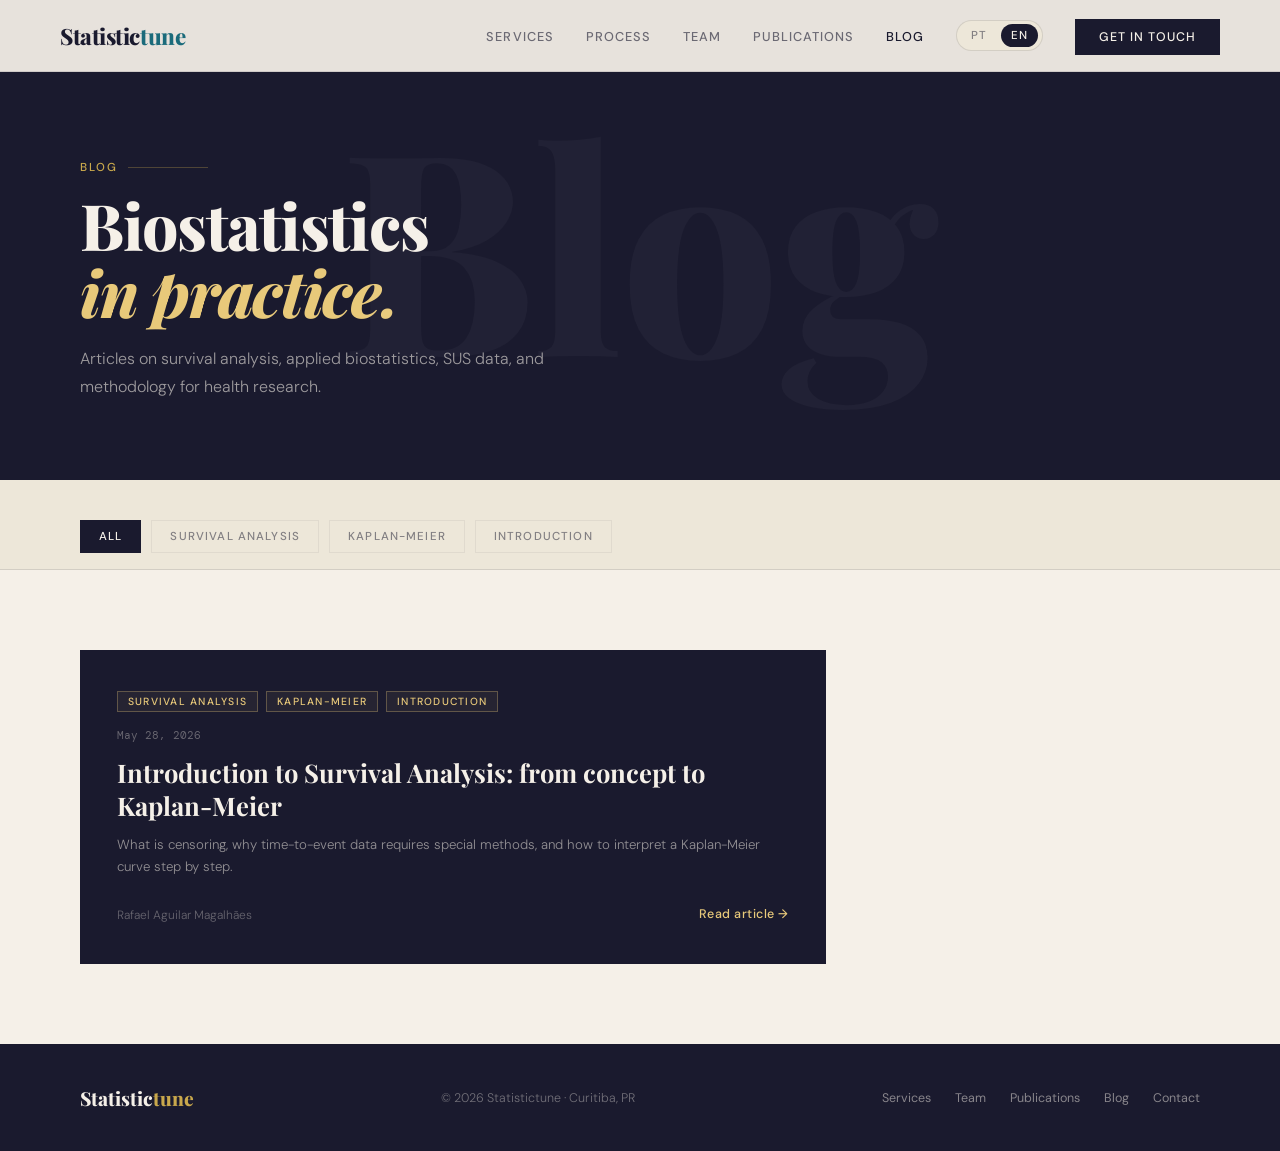
==== blog/index.html @ 9b993a85 "criação da página do blog" ====
<!DOCTYPE html>
<html lang="pt-BR" id="html-root">
<head>
<meta charset="UTF-8">
<meta name="viewport" content="width=device-width, initial-scale=1.0">
<title>Blog — Statistictune</title>

<meta name="description" content="Artigos sobre bioestatística, análise de sobrevivência, dados do SUS e metodologia para pesquisa em saúde.">
<meta name="author" content="Rafael Aguilar Magalhães">
<meta name="robots" content="index, follow">
<link rel="canonical" href="https://statistictune.com.br/blog/">

<meta property="og:type" content="website">
<meta property="og:url" content="https://statistictune.com.br/blog/">
<meta property="og:title" content="Blog — Statistictune">
<meta property="og:description" content="Artigos sobre bioestatística, análise de sobrevivência, dados do SUS e metodologia para pesquisa em saúde.">
<meta property="og:image" content="https://statistictune.com.br/og-image.png">

<link rel="preconnect" href="https://fonts.googleapis.com">
<link href="https://fonts.googleapis.com/css2?family=Playfair+Display:ital,wght@0,400;0,600;0,800;1,400&family=DM+Sans:wght@300;400;500&family=DM+Mono:wght@400&display=swap" rel="stylesheet">

<script async src="https://www.googletagmanager.com/gtag/js?id=G-VSWKF5XT2K"></script>
<script>
  window.dataLayer = window.dataLayer || [];
  function gtag(){dataLayer.push(arguments);}
  gtag('js', new Date()); gtag('config', 'G-VSWKF5XT2K');
</script>

<link rel="stylesheet" href="../assets/css/style.css">

<style>
  .blog-hero {
    padding: 160px 80px 80px;
    background: var(--ink);
    color: var(--cream);
    position: relative;
    overflow: hidden;
  }
  .blog-hero::before {
    content: 'Blog';
    position: absolute;
    font-family: 'Playfair Display', serif;
    font-size: 22vw;
    font-weight: 800;
    color: rgba(255,255,255,0.03);
    top: 50%; left: 50%;
    transform: translate(-50%, -50%);
    pointer-events: none;
    white-space: nowrap;
  }
  .blog-hero .section-label { color: var(--gold); }
  .blog-hero .section-label::after { background: rgba(201,168,76,0.3); }
  .blog-hero-title {
    font-family: 'Playfair Display', serif;
    font-size: clamp(2.8rem, 5vw, 5rem);
    font-weight: 800;
    line-height: 1.05;
    letter-spacing: -0.02em;
    color: var(--cream);
    margin-bottom: 20px;
  }
  .blog-hero-title em { color: var(--gold-light); font-style: italic; }
  .blog-hero-intro {
    font-size: 1rem;
    line-height: 1.7;
    color: rgba(245,240,232,0.6);
    font-weight: 300;
    max-width: 560px;
  }

  /* ── Tag filter ── */
  .blog-controls {
    padding: 40px 80px 0;
    background: var(--cream-dark);
    border-bottom: 1px solid var(--border);
    display: flex;
    gap: 10px;
    flex-wrap: wrap;
    position: sticky;
    top: 65px;
    z-index: 50;
  }
  .tag-btn {
    font-size: 0.72rem;
    font-weight: 500;
    letter-spacing: 0.1em;
    text-transform: uppercase;
    padding: 8px 18px;
    border: 1px solid var(--border);
    background: transparent;
    color: var(--ink);
    opacity: 0.5;
    cursor: pointer;
    transition: all 0.2s;
    font-family: 'DM Sans', sans-serif;
    margin-bottom: 16px;
  }
  .tag-btn:hover { opacity: 0.8; border-color: var(--teal); }
  .tag-btn.active { background: var(--ink); color: var(--cream); opacity: 1; border-color: var(--ink); }

  /* ── Post grid ── */
  .blog-grid-section { padding: 80px; background: var(--cream); }
  .blog-grid {
    display: grid;
    grid-template-columns: repeat(3, 1fr);
    gap: 2px;
  }
  .post-card {
    background: white;
    border: 1px solid var(--border);
    padding: 40px 36px;
    display: flex;
    flex-direction: column;
    transition: box-shadow 0.3s, transform 0.3s;
    position: relative;
    overflow: hidden;
  }
  .post-card::before {
    content: '';
    position: absolute;
    top: 0; left: 0;
    width: 0; height: 3px;
    background: var(--teal);
    transition: width 0.4s ease;
  }
  .post-card:hover { box-shadow: 0 8px 40px rgba(26,26,46,0.08); transform: translateY(-2px); }
  .post-card:hover::before { width: 100%; }

  /* Post com imagem de destaque */
  .post-card.has-cover { padding: 0; }
  .post-card.has-cover .post-cover {
    width: 100%;
    aspect-ratio: 16/9;
    object-fit: cover;
    display: block;
  }
  .post-card.has-cover .post-body { padding: 32px 36px 40px; }

  .post-tags { display: flex; gap: 8px; flex-wrap: wrap; margin-bottom: 16px; }
  .post-tag {
    font-size: 0.65rem;
    font-weight: 500;
    letter-spacing: 0.12em;
    text-transform: uppercase;
    color: var(--teal);
    border: 1px solid rgba(27,107,123,0.25);
    padding: 3px 10px;
    background: rgba(27,107,123,0.04);
  }
  .post-date { font-family: 'DM Mono', monospace; font-size: 0.7rem; color: var(--text-muted); margin-bottom: 14px; }
  .post-title {
    font-family: 'Playfair Display', serif;
    font-size: 1.15rem;
    font-weight: 700;
    line-height: 1.3;
    color: var(--ink);
    margin-bottom: 12px;
    flex: 1;
  }
  .post-excerpt { font-size: 0.83rem; line-height: 1.65; color: var(--text-muted); font-weight: 300; margin-bottom: 28px; }
  .post-footer { display: flex; align-items: center; justify-content: space-between; }
  .post-author { font-size: 0.75rem; color: var(--text-muted); font-weight: 300; }
  .post-read-more {
    font-size: 0.78rem;
    font-weight: 500;
    color: var(--teal);
    letter-spacing: 0.04em;
    border-bottom: 1px solid transparent;
    transition: border-color 0.2s;
  }
  .post-read-more:hover { border-color: var(--teal); }

  /* Card em destaque (featured) — ocupa 2 colunas */
  .post-card.featured {
    grid-column: span 2;
    background: var(--ink);
    color: var(--cream);
    border-color: transparent;
  }
  .post-card.featured::before { background: var(--gold); }
  .post-card.featured .post-tag { color: var(--gold-light); border-color: rgba(232,201,122,0.3); background: rgba(232,201,122,0.06); }
  .post-card.featured .post-date { color: rgba(245,240,232,0.35); }
  .post-card.featured .post-title { color: var(--cream); font-size: 1.6rem; }
  .post-card.featured .post-excerpt { color: rgba(245,240,232,0.55); }
  .post-card.featured .post-author { color: rgba(245,240,232,0.35); }
  .post-card.featured .post-read-more { color: var(--gold-light); }
  .post-card.featured .post-read-more:hover { border-color: var(--gold-light); }

  /* Estado vazio */
  .no-posts { grid-column: 1/-1; text-align: center; padding: 80px 20px; color: var(--text-muted); font-style: italic; }

  @media (max-width: 1100px) {
    .blog-hero { padding: 140px 40px 60px; }
    .blog-controls { padding: 32px 40px 0; top: 58px; }
    .blog-grid-section { padding: 60px 40px; }
    .blog-grid { grid-template-columns: repeat(2, 1fr); }
    .post-card.featured { grid-column: span 2; }
  }
  @media (max-width: 700px) {
    .blog-hero { padding: 120px 20px 48px; }
    .blog-controls { padding: 24px 20px 0; }
    .blog-grid-section { padding: 40px 20px; }
    .blog-grid { grid-template-columns: 1fr; }
    .post-card.featured { grid-column: span 1; }
  }
</style>
</head>
<body>

<nav>
  <a href="/" class="nav-logo">Statistic<span>tune</span></a>
  <ul class="nav-links">
    <li><a href="/#servicos" data-i18n="nav-services">Serviços</a></li>
    <li><a href="/#processo" data-i18n="nav-process">Processo</a></li>
    <li><a href="/#sobre" data-i18n="nav-team">Equipe</a></li>
    <li><a href="/#publicacoes" data-i18n="nav-publications">Publicações</a></li>
    <li><a href="/blog/" class="active" data-i18n="nav-blog">Blog</a></li>
    <li>
      <div class="lang-toggle" role="group" aria-label="Language selector">
        <button class="lang-btn active" id="btn-pt" onclick="setLangBlog('pt')">PT</button>
        <button class="lang-btn" id="btn-en" onclick="setLangBlog('en')">EN</button>
      </div>
    </li>
    <li><a href="/#contato" class="nav-cta" data-i18n="nav-cta">Falar agora</a></li>
  </ul>
</nav>

<section class="blog-hero">
  <div class="section-label" data-i18n="blog-label">Blog</div>
  <h1 class="blog-hero-title">
    <span data-i18n="blog-title-1">Bioestatística</span><br>
    <em data-i18n="blog-title-2">na prática.</em>
  </h1>
  <p class="blog-hero-intro" data-i18n="blog-intro">
    Artigos sobre análise de sobrevivência, bioestatística aplicada, dados do SUS e metodologia para pesquisa em saúde.
  </p>
</section>

<div class="blog-controls" id="blog-controls">
  </div>

<section class="blog-grid-section">
  <div class="blog-grid" id="blog-grid"></div>
</section>

<footer>
  <a href="/" class="footer-logo">Statistic<span>tune</span></a>
  <p class="footer-copy">© 2026 Statistictune · Curitiba, PR</p>
  <div class="footer-links">
    <a href="/#servicos" data-i18n="nav-services">Serviços</a>
    <a href="/#sobre" data-i18n="nav-team">Equipe</a>
    <a href="/#publicacoes" data-i18n="nav-publications">Publicações</a>
    <a href="/blog/" data-i18n="nav-blog">Blog</a>
    <a href="/#contato" data-i18n="nav-cta-plain">Contato</a>
  </div>
</footer>

<script src="../assets/js/main.js"></script>

<script>
/* ══════════════════════════════════════════════
   POSTS — Estrutura unificada e internacionalizada
   ══════════════════════════════════════════════ */
const POSTS = [
  {
    id_pt:    "pt/introducao-analise-sobrevivencia",
    id_en:    "en/introduction-survival-analysis",
    title_pt: "Introdução à Análise de Sobrevivência: do conceito ao Kaplan-Meier",
    title_en: "Introduction to Survival Analysis: from concept to Kaplan-Meier",
    excerpt_pt: "O que é censura, por que dados de tempo-até-evento precisam de métodos especiais e como interpretar uma curva de Kaplan-Meier passo a passo.",
    excerpt_en: "What is censoring, why time-to-event data requires special methods, and how to interpret a Kaplan-Meier curve step by step.",
    date_pt:  "28 Mai 2026",
    date_en:  "May 28, 2026",
    author:   "Rafael Aguilar Magalhães",
    tags_pt:  ["Sobrevivência", "Kaplan-Meier", "Introdução"],
    tags_en:  ["Survival Analysis", "Kaplan-Meier", "Introduction"],
    featured: true,
    cover:    null
  }
  // },
  // {
  //   id_pt:    "pt/cox-proporcional-hazards",
  //   id_en:    "en/cox-proportional-hazards",
  //   title_pt: "Modelo de Cox: quando usar e como verificar o pressuposto de proporcionalidade",
  //   title_en: "Cox Model: when to use it and how to verify the proportionality assumption",
  //   excerpt_pt: "Guia prático para aplicar o modelo de Cox em dados clínicos, testar PH e interpretar os hazard ratios corretamente.",
  //   excerpt_en: "A practical guide to applying the Cox model to clinical data, testing PH, and correctly interpreting hazard ratios.",
  //   date_pt:  "15 Mai 2026",
  //   date_en:  "May 15, 2026",
  //   author:   "Rafael Aguilar Magalhães",
  //   tags_pt:  ["Sobrevivência", "Cox", "Modelagem"],
  //   tags_en:  ["Survival Analysis", "Cox", "Modeling"],
  //   featured: false,
  //   cover:    null
  // },
  // {
  //   id_pt:    "pt/propensity-score-matching",
  //   id_en:    "en/propensity-score-matching",
  //   title_pt: "Propensity Score Matching: controlando confundimento em estudos observacionais",
  //   title_en: "Propensity Score Matching: controlling confounding in observational studies",
  //   excerpt_pt: "Como estimar o PSM, verificar o balanço de covariáveis e reportar os resultados de acordo com o checklist STROBE.",
  //   excerpt_en: "How to estimate PSM, verify covariate balance, and report results according to the STROBE checklist.",
  //   date_pt:  "02 Mai 2026",
  //   date_en:  "May 02, 2026",
  //   author:   "Rafael Aguilar Magalhães",
  //   tags_pt:  ["PSM", "Causalidade", "Dados SUS"],
  //   tags_en:  ["PSM", "Causality", "SUS Data"],
  //   featured: false,
  //   cover:    null
  // }
];

// Estado global do filtro de tags ativo
let activeTagFilter = null;

/* ── Render engine ──────────────────────────── */
function renderBlog() {
  const grid = document.getElementById('blog-grid');
  const lang = (typeof currentLang !== 'undefined') ? currentLang : 'pt';
  const isEn = lang === 'en';

  // Filtra de acordo com o idioma e a tag ativa
  const filtered = activeTagFilter
    ? POSTS.filter(p => {
        const tags = isEn ? p.tags_en : p.tags_pt;
        return tags.includes(activeTagFilter);
      })
    : POSTS;

  if (filtered.length === 0) {
    grid.innerHTML = `<p class="no-posts">${isEn ? 'No articles found for this category.' : 'Nenhum artigo encontrado para esta categoria.'}</p>`;
    return;
  }

  grid.innerHTML = filtered.map(post => {
    const title    = isEn ? post.title_en   : post.title_pt;
    const excerpt  = isEn ? post.excerpt_en : post.excerpt_pt;
    const date     = isEn ? post.date_en    : post.date_pt;
    const postId   = isEn ? post.id_en      : post.id_pt;
    const tags     = isEn ? post.tags_en    : post.tags_pt;
    const readMore = isEn ? 'Read article →' : 'Ler artigo →';

    const tagsHTML = tags.map(t => `<span class="post-tag">${t}</span>`).join('');
    const coverHTML = post.cover ? `<img class="post-cover" src="${post.cover}" alt="${title}" loading="lazy">` : '';
    const bodyClass = post.cover ? 'post-body' : '';
    
    const cardClass = [
      'post-card reveal',
      post.featured ? 'featured' : '',
      post.cover    ? 'has-cover' : ''
    ].filter(Boolean).join(' ');

    return `
    <article class="${cardClass}">
      ${coverHTML}
      <div class="${bodyClass}" style="${post.cover ? '' : 'flex:1;display:flex;flex-direction:column;'}">
        <div class="post-tags">${tagsHTML}</div>
        <div class="post-date">${date}</div>
        <h2 class="post-title">${title}</h2>
        <p class="post-excerpt">${excerpt}</p>
        <div class="post-footer">
          <span class="post-author">${post.author}</span>
          <a href="posts/${postId}.html" class="post-read-more">${readMore}</a>
        </div>
      </div>
    </article>`;
  }).join('');

  // Reativa o scroll reveal observer do main.js, caso exista
  if (typeof revealObserver !== 'undefined' && revealObserver.observe) {
    document.querySelectorAll('.reveal:not(.visible)').forEach(el => revealObserver.observe(el));
  }
}

function buildTagFilter() {
  const controls = document.getElementById('blog-controls');
  const lang     = (typeof currentLang !== 'undefined') ? currentLang : 'pt';
  const isEn     = lang === 'en';
  const allLabel = isEn ? 'All' : 'Todos';

  // Captura as tags únicas baseadas no idioma ativo
  const allTags  = [...new Set(POSTS.flatMap(p => isEn ? p.tags_en : p.tags_pt))];

  // Se a tag anteriormente selecionada não existir no novo idioma, reseta o filtro
  if (activeTagFilter && !allTags.includes(activeTagFilter)) {
    activeTagFilter = null;
  }

  const buttons = [
    `<button class="tag-btn ${!activeTagFilter ? 'active' : ''}" onclick="filterBy(null, this)">${allLabel}</button>`,
    ...allTags.map(tag =>
      `<button class="tag-btn ${activeTagFilter === tag ? 'active' : ''}" onclick="filterBy('${tag}', this)">${tag}</button>`
    )
  ];
  controls.innerHTML = buttons.join('');
}

function filterBy(tag, btn) {
  document.querySelectorAll('.tag-btn').forEach(b => b.classList.remove('active'));
  btn.classList.add('active');
  activeTagFilter = tag;
  renderBlog();
}

// Handler de internacionalização adaptado para o fluxo do blog
function setLangBlog(lang) {
  if (typeof setLang === 'function') {
    setLang(lang); // Executa a função global de tradução do main.js
  } else {
    window.currentLang = lang;
  }
  
  // Atualiza controles visuais da navbar, caso existam
  document.querySelectorAll('.lang-btn').forEach(btn => {
    btn.classList.toggle('active', btn.id === `btn-${lang}`);
  });
  
  buildTagFilter();
  renderBlog();
}

// Inicialização da página
document.addEventListener('DOMContentLoaded', () => {
  buildTagFilter();
  renderBlog();
});
</script>
</body>
</html>
---- assets/css/style.css ----
/* ============================================================
   Statistictune — Shared Stylesheet
   Usado por: index.html, blog/index.html, blog/posts/*.html
   ============================================================ */

:root {
  --cream: #F5F0E8;
  --cream-dark: #EDE7D9;
  --ink: #1A1A2E;
  --ink-light: #2E2E4A;
  --gold: #C9A84C;
  --gold-light: #E8C97A;
  --teal: #1B6B7B;
  --teal-light: #2A8FA3;
  --text-muted: #6B6B80;
  --border: rgba(26,26,46,0.12);
  --border-light: rgba(26,26,46,0.07);
}

* { margin: 0; padding: 0; box-sizing: border-box; }
html { scroll-behavior: smooth; }
body { font-family: 'DM Sans', sans-serif; background: var(--cream); color: var(--ink); overflow-x: hidden; }

body::before {
  content: '';
  position: fixed;
  inset: 0;
  background-image: url("data:image/svg+xml,%3Csvg viewBox='0 0 256 256' xmlns='http://www.w3.org/2000/svg'%3E%3Cfilter id='noise'%3E%3CfeTurbulence type='fractalNoise' baseFrequency='0.9' numOctaves='4' stitchTiles='stitch'/%3E%3C/filter%3E%3Crect width='100%25' height='100%25' filter='url(%23noise)' opacity='0.04'/%3E%3C/svg%3E");
  pointer-events: none; z-index: 0; opacity: 0.5;
}

a { color: inherit; text-decoration: none; }

/* ── Navbar ── */
nav {
  position: fixed; top: 0; left: 0; right: 0; z-index: 100;
  display: flex; align-items: center; justify-content: space-between;
  padding: 20px 60px;
  background: rgba(245,240,232,0.94);
  backdrop-filter: blur(12px);
  border-bottom: 1px solid var(--border);
  transition: padding 0.3s;
}
.nav-logo { font-family: 'Playfair Display', serif; font-size: 1.4rem; font-weight: 800; letter-spacing: -0.02em; color: var(--ink); }
.nav-logo span { color: var(--teal); }
.nav-links { display: flex; gap: 32px; list-style: none; align-items: center; }
.nav-links a { font-size: 0.8rem; font-weight: 500; letter-spacing: 0.08em; text-transform: uppercase; color: var(--ink); opacity: 0.6; transition: opacity 0.2s; }
.nav-links a:hover, .nav-links a.active { opacity: 1; }
.nav-cta { background: var(--ink); color: var(--cream) !important; opacity: 1 !important; padding: 10px 24px; font-size: 0.78rem !important; transition: background 0.2s !important; }
.nav-cta:hover { background: var(--teal) !important; }

/* ── Language toggle ── */
.lang-toggle {
  display: flex; align-items: center; gap: 4px;
  background: var(--cream-dark); border: 1px solid var(--border);
  border-radius: 20px; padding: 3px 4px; cursor: pointer;
}
.lang-btn {
  font-size: 0.72rem; font-weight: 500; letter-spacing: 0.08em;
  padding: 4px 10px; border-radius: 16px; border: none;
  background: transparent; color: var(--ink); cursor: pointer;
  opacity: 0.5; transition: all 0.2s; font-family: 'DM Sans', sans-serif;
}
.lang-btn.active { background: var(--ink); color: var(--cream); opacity: 1; }

/* ── Buttons ── */
.btn-primary {
  background: var(--teal); color: #fff; padding: 16px 36px;
  font-family: 'DM Sans', sans-serif; font-size: 0.9rem; font-weight: 500;
  letter-spacing: 0.04em; border: none; cursor: pointer;
  display: inline-block; transition: background 0.2s, transform 0.2s;
}
.btn-primary:hover { background: var(--ink); transform: translateY(-1px); color: #fff; }
.btn-ghost {
  color: var(--ink); font-size: 0.85rem; font-weight: 500;
  letter-spacing: 0.04em; border-bottom: 1px solid var(--ink);
  padding-bottom: 2px; transition: color 0.2s, border-color 0.2s;
}
.btn-ghost:hover { color: var(--teal); border-color: var(--teal); }

/* ── Section commons ── */
section { position: relative; z-index: 1; }
.section-label {
  font-size: 0.72rem; font-weight: 500; letter-spacing: 0.18em;
  text-transform: uppercase; color: var(--teal); margin-bottom: 16px;
  display: flex; align-items: center; gap: 10px;
}
.section-label::after { content: ''; flex: 1; height: 1px; background: var(--border); max-width: 80px; }
.section-title {
  font-family: 'Playfair Display', serif; font-size: clamp(2rem, 3vw, 3rem);
  font-weight: 800; line-height: 1.15; letter-spacing: -0.02em; margin-bottom: 20px;
}
.section-title em { font-style: italic; color: var(--teal); }
.section-body { font-size: 1rem; line-height: 1.75; color: var(--ink-light); font-weight: 300; max-width: 580px; }

/* ── Footer ── */
footer {
  padding: 40px 80px; border-top: 1px solid var(--border);
  display: flex; justify-content: space-between; align-items: center;
  background: var(--ink);
}
.footer-logo { font-family: 'Playfair Display', serif; font-size: 1.2rem; font-weight: 800; color: var(--cream); }
.footer-logo span { color: var(--gold); }
.footer-copy { font-size: 0.78rem; color: rgba(245,240,232,0.4); font-weight: 300; }
.footer-links { display: flex; gap: 24px; }
.footer-links a { font-size: 0.78rem; color: rgba(245,240,232,0.5); transition: color 0.2s; }
.footer-links a:hover { color: var(--gold); }

/* ── Animations ── */
@keyframes fadeUp { from { opacity: 0; transform: translateY(20px); } to { opacity: 1; transform: translateY(0); } }
@keyframes fadeIn { from { opacity: 0; } to { opacity: 1; } }
.reveal { opacity: 0; transform: translateY(24px); transition: opacity 0.7s ease, transform 0.7s ease; }
.reveal.visible { opacity: 1; transform: translateY(0); }

/* ── Responsive ── */
@media (max-width: 1100px) {
  nav { padding: 18px 40px; }
  footer { padding: 30px 40px; flex-direction: column; gap: 20px; text-align: center; }
}
@media (max-width: 700px) {
  nav { padding: 16px 20px; }
  .nav-links { display: none; }
  footer { padding: 24px 20px; }
}
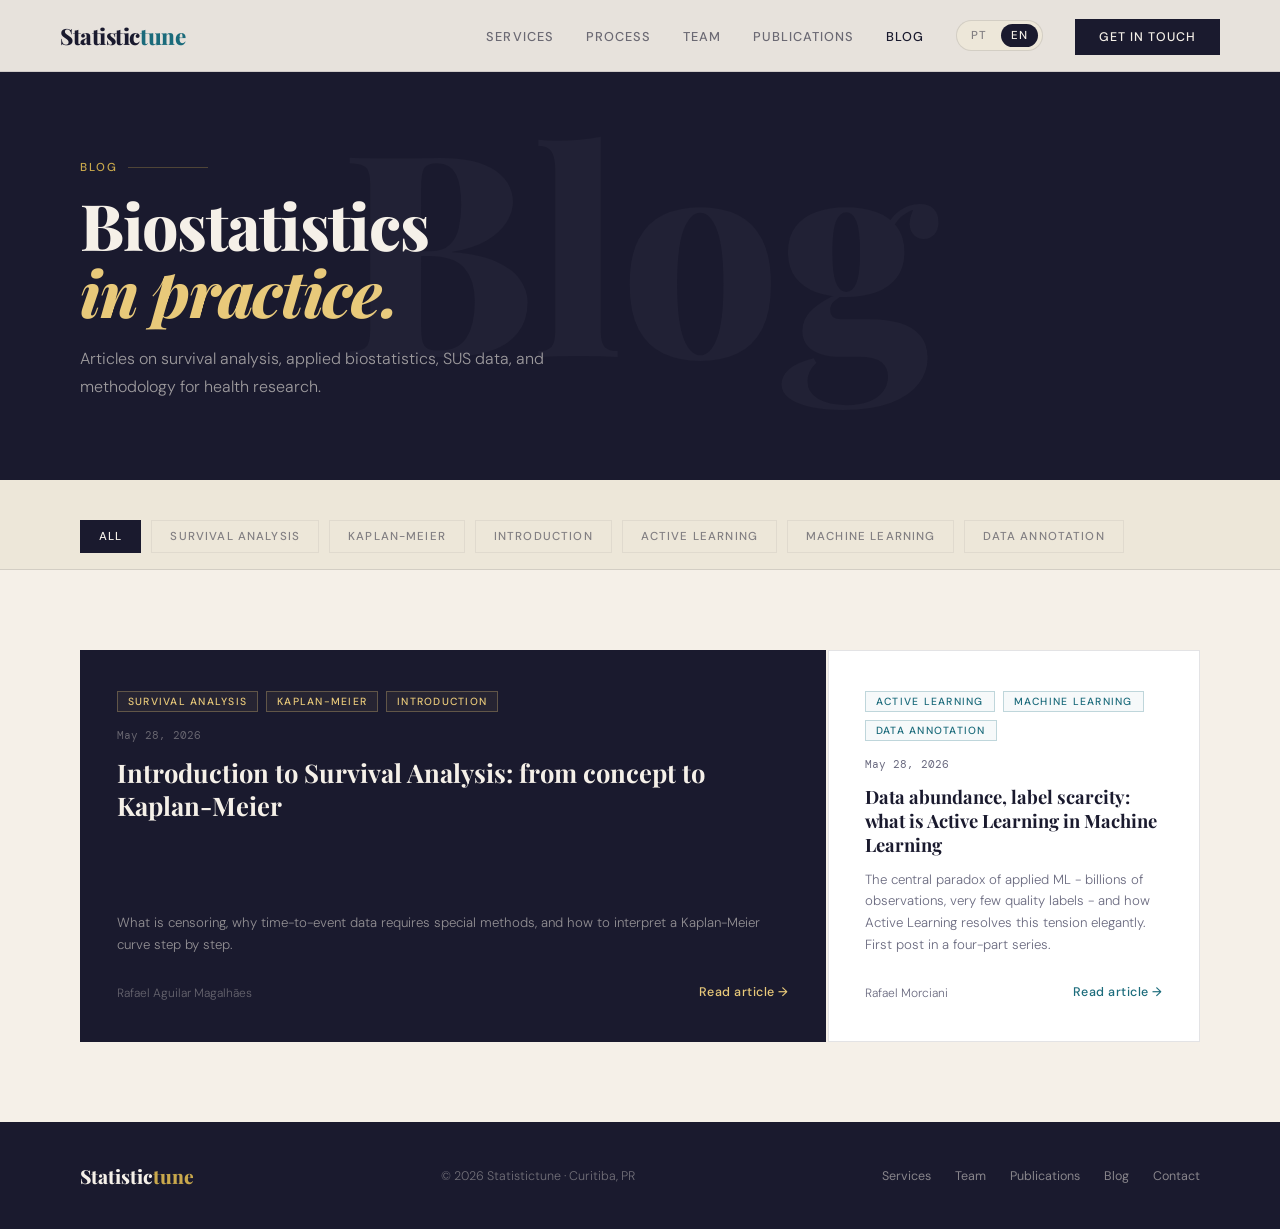
==== commit 36e1c837: "ajustes" ====
--- a/blog/index.html
+++ b/blog/index.html
@@ -3,7 +3,7 @@
 <head>
 <meta charset="UTF-8">
 <meta name="viewport" content="width=device-width, initial-scale=1.0">
-<title>Blog — Statistictune</title>
+<title>Blog - Statistictune</title>
 
 <meta name="description" content="Artigos sobre bioestatística, análise de sobrevivência, dados do SUS e metodologia para pesquisa em saúde.">
 <meta name="author" content="Rafael Aguilar Magalhães">
@@ -12,7 +12,7 @@
 
 <meta property="og:type" content="website">
 <meta property="og:url" content="https://statistictune.com.br/blog/">
-<meta property="og:title" content="Blog — Statistictune">
+<meta property="og:title" content="Blog - Statistictune">
 <meta property="og:description" content="Artigos sobre bioestatística, análise de sobrevivência, dados do SUS e metodologia para pesquisa em saúde.">
 <meta property="og:image" content="https://statistictune.com.br/og-image.png">
 
@@ -170,7 +170,7 @@
   }
   .post-read-more:hover { border-color: var(--teal); }
 
-  /* Card em destaque (featured) — ocupa 2 colunas */
+  /* Card em destaque (featured) - ocupa 2 colunas */
   .post-card.featured {
     grid-column: span 2;
     background: var(--ink);
@@ -259,7 +259,7 @@
 
 <script>
 /* ══════════════════════════════════════════════
-   POSTS — Estrutura unificada e internacionalizada
+   POSTS - Estrutura unificada e internacionalizada
    ══════════════════════════════════════════════ */
 const POSTS = [
   {
@@ -276,23 +276,23 @@
     tags_en:  ["Survival Analysis", "Kaplan-Meier", "Introduction"],
     featured: true,
     cover:    null
-  }
-  // },
-  // {
-  //   id_pt:    "pt/cox-proporcional-hazards",
-  //   id_en:    "en/cox-proportional-hazards",
-  //   title_pt: "Modelo de Cox: quando usar e como verificar o pressuposto de proporcionalidade",
-  //   title_en: "Cox Model: when to use it and how to verify the proportionality assumption",
-  //   excerpt_pt: "Guia prático para aplicar o modelo de Cox em dados clínicos, testar PH e interpretar os hazard ratios corretamente.",
-  //   excerpt_en: "A practical guide to applying the Cox model to clinical data, testing PH, and correctly interpreting hazard ratios.",
-  //   date_pt:  "15 Mai 2026",
-  //   date_en:  "May 15, 2026",
-  //   author:   "Rafael Aguilar Magalhães",
-  //   tags_pt:  ["Sobrevivência", "Cox", "Modelagem"],
-  //   tags_en:  ["Survival Analysis", "Cox", "Modeling"],
-  //   featured: false,
-  //   cover:    null
-  // },
+  },
+  {
+    id_pt:    "pt/aprendizado-ativo-dados-em-excesso-rotulos-em-falta",
+    id_en:    "en/active-learning-data-abundance-label-scarcity",
+    title_pt: "Dados em excesso, rótulos em falta: o que é Aprendizado Ativo de Máquina",
+    title_en: "Data abundance, label scarcity: what is Active Learning in Machine Learning",
+    excerpt_pt: "O paradoxo central do ML aplicado - bilhões de observações, pouquíssimos rótulos de qualidade - e como o Aprendizado Ativo resolve essa tensão elegantemente. Primeiro post de uma série de quatro.",
+    excerpt_en: "The central paradox of applied ML - billions of observations, very few quality labels - and how Active Learning resolves this tension elegantly. First post in a four-part series.",
+    date_pt:  "28 Mai 2026",
+    date_en:  "May 28, 2026",
+    author:   "Rafael Morciani",
+    tags_pt:  ["Aprendizado Ativo", "Machine Learning", "Anotação de Dados"],
+    tags_en:  ["Active Learning", "Machine Learning", "Data Annotation"],
+    featured: false,
+    cover:    null
+  },
+ 
   // {
   //   id_pt:    "pt/propensity-score-matching",
   //   id_en:    "en/propensity-score-matching",
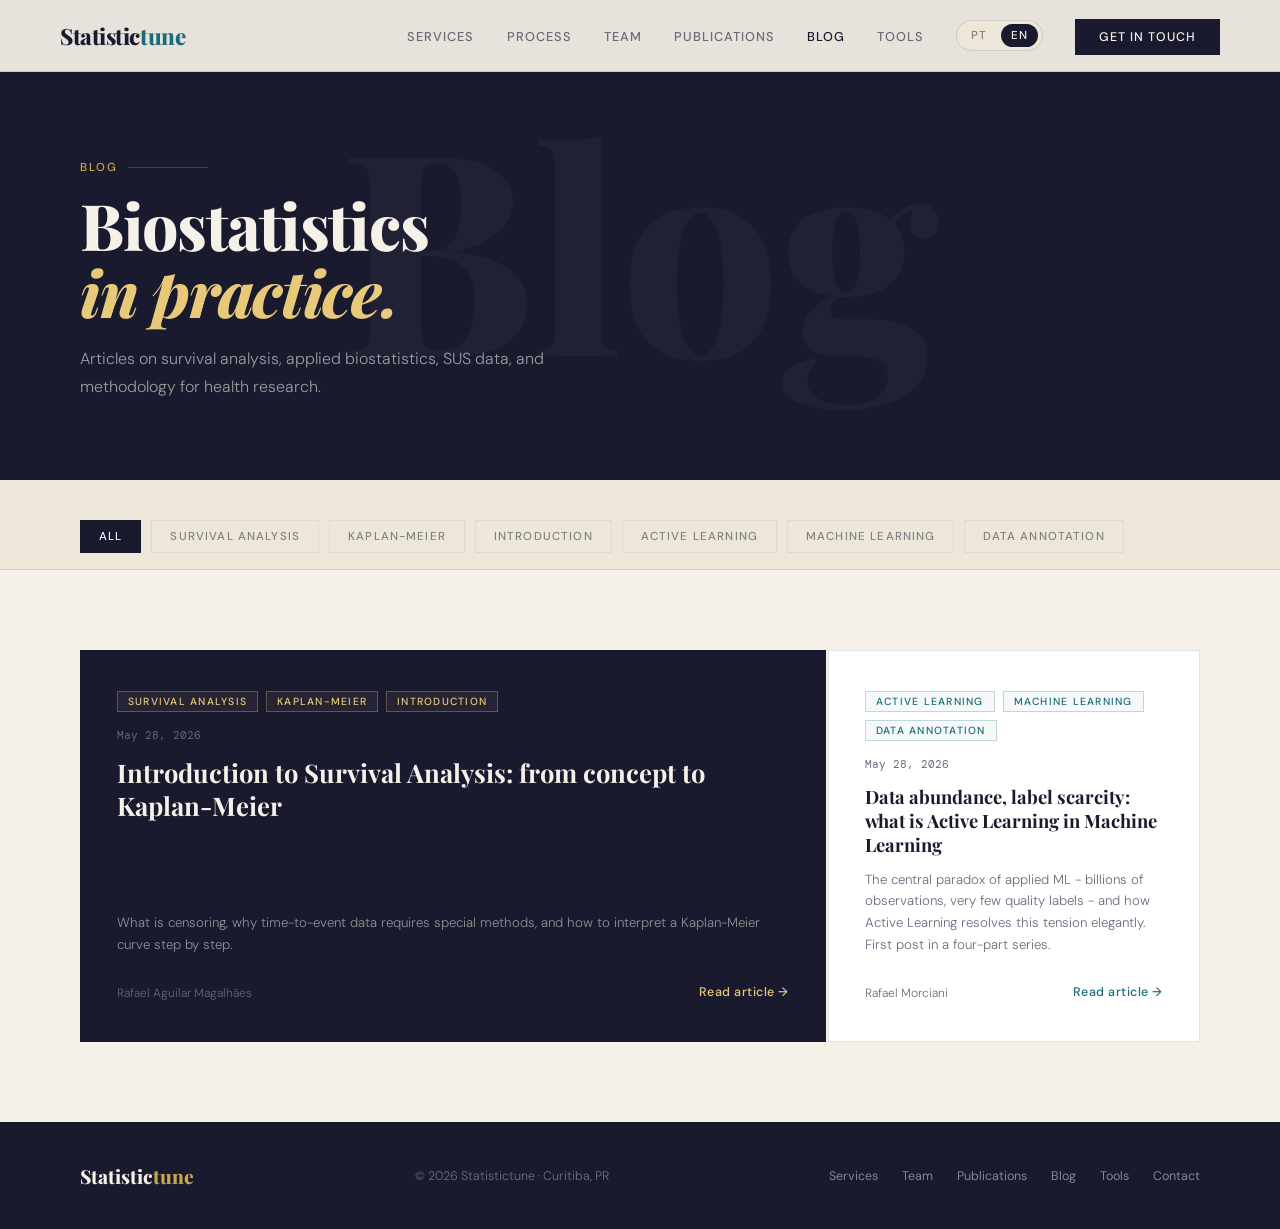
==== commit 2a34c802: "Ferramenta de Amostragem" ====
--- a/blog/index.html
+++ b/blog/index.html
@@ -215,6 +215,7 @@
     <li><a href="/#sobre" data-i18n="nav-team">Equipe</a></li>
     <li><a href="/#publicacoes" data-i18n="nav-publications">Publicações</a></li>
     <li><a href="/blog/" class="active" data-i18n="nav-blog">Blog</a></li>
+    <li><a href="../ferramentas/index.html" data-i18n="nav-tools">Ferramentas</a></li>
     <li>
       <div class="lang-toggle" role="group" aria-label="Language selector">
         <button class="lang-btn active" id="btn-pt" onclick="setLangBlog('pt')">PT</button>
@@ -251,6 +252,7 @@
     <a href="/#sobre" data-i18n="nav-team">Equipe</a>
     <a href="/#publicacoes" data-i18n="nav-publications">Publicações</a>
     <a href="/blog/" data-i18n="nav-blog">Blog</a>
+    <a href="../ferramentas/index.html" data-i18n="nav-tools">Ferramentas</a>
     <a href="/#contato" data-i18n="nav-cta-plain">Contato</a>
   </div>
 </footer>
